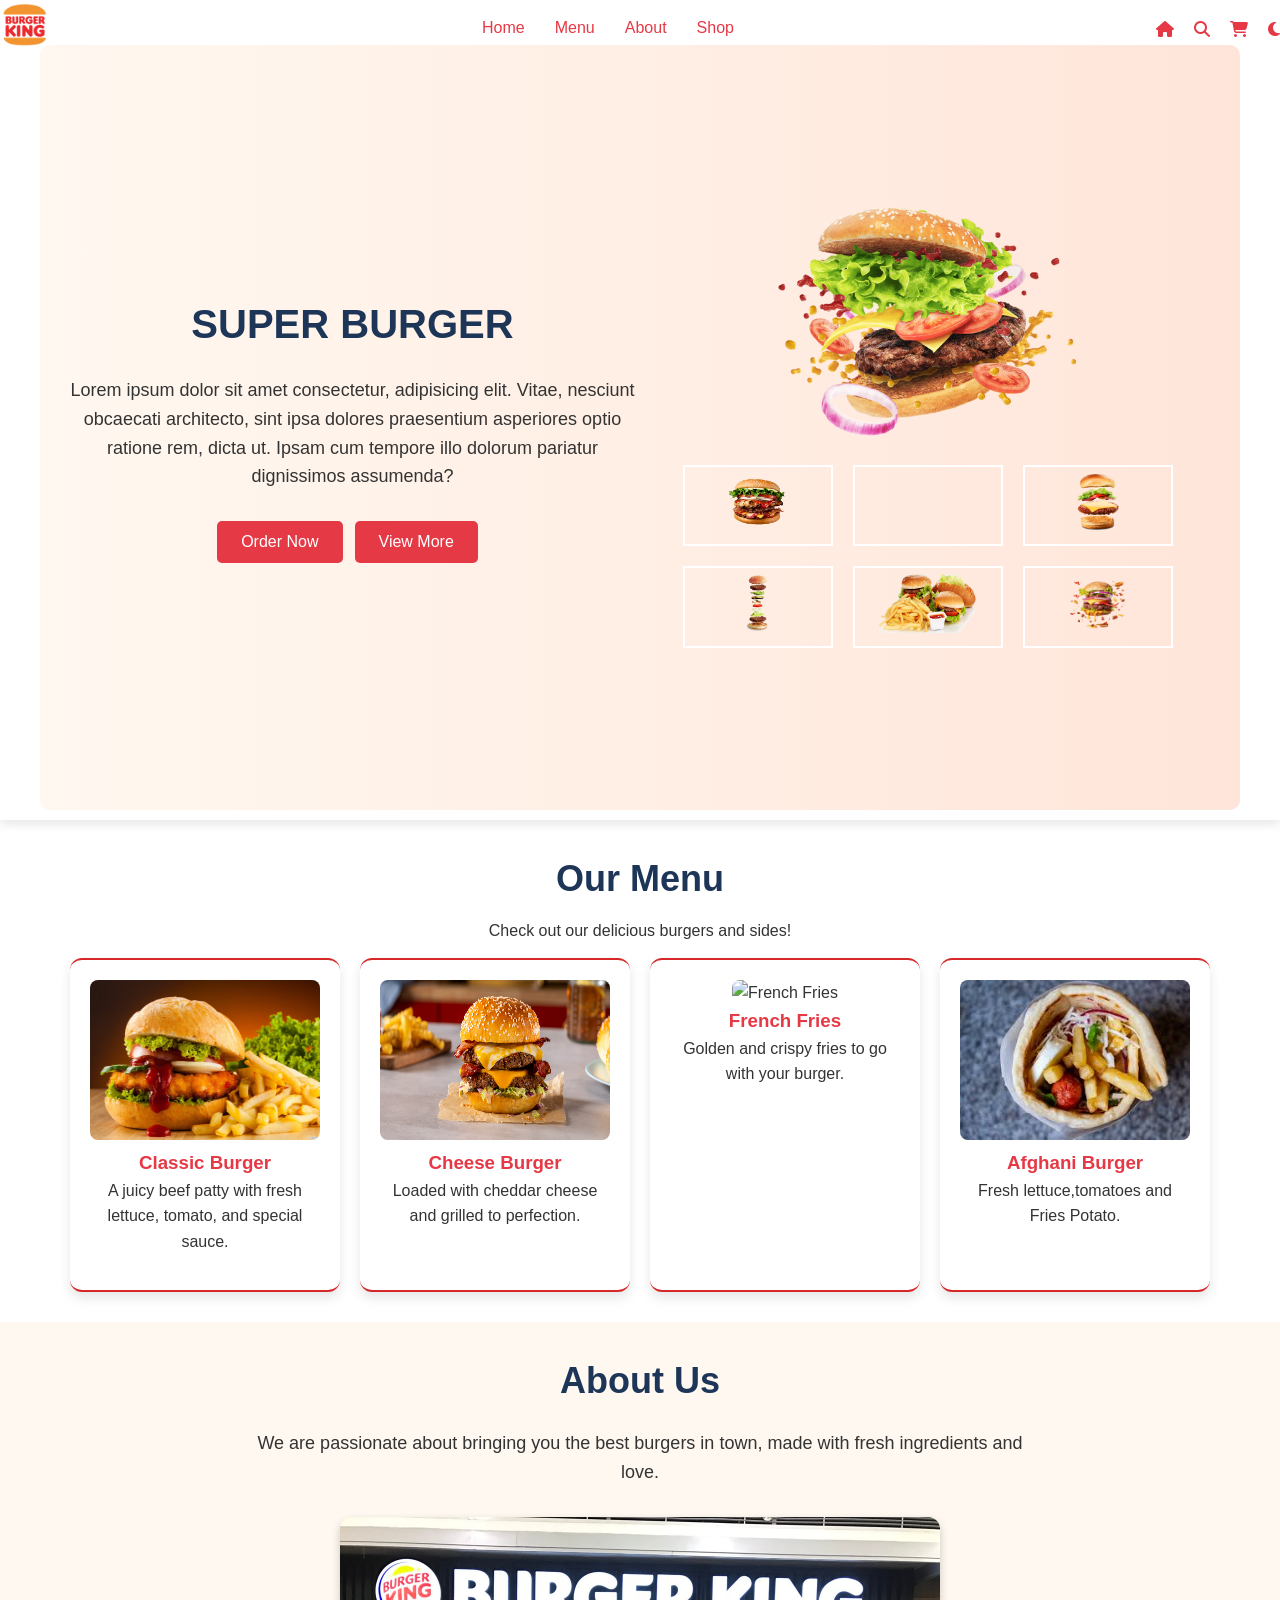
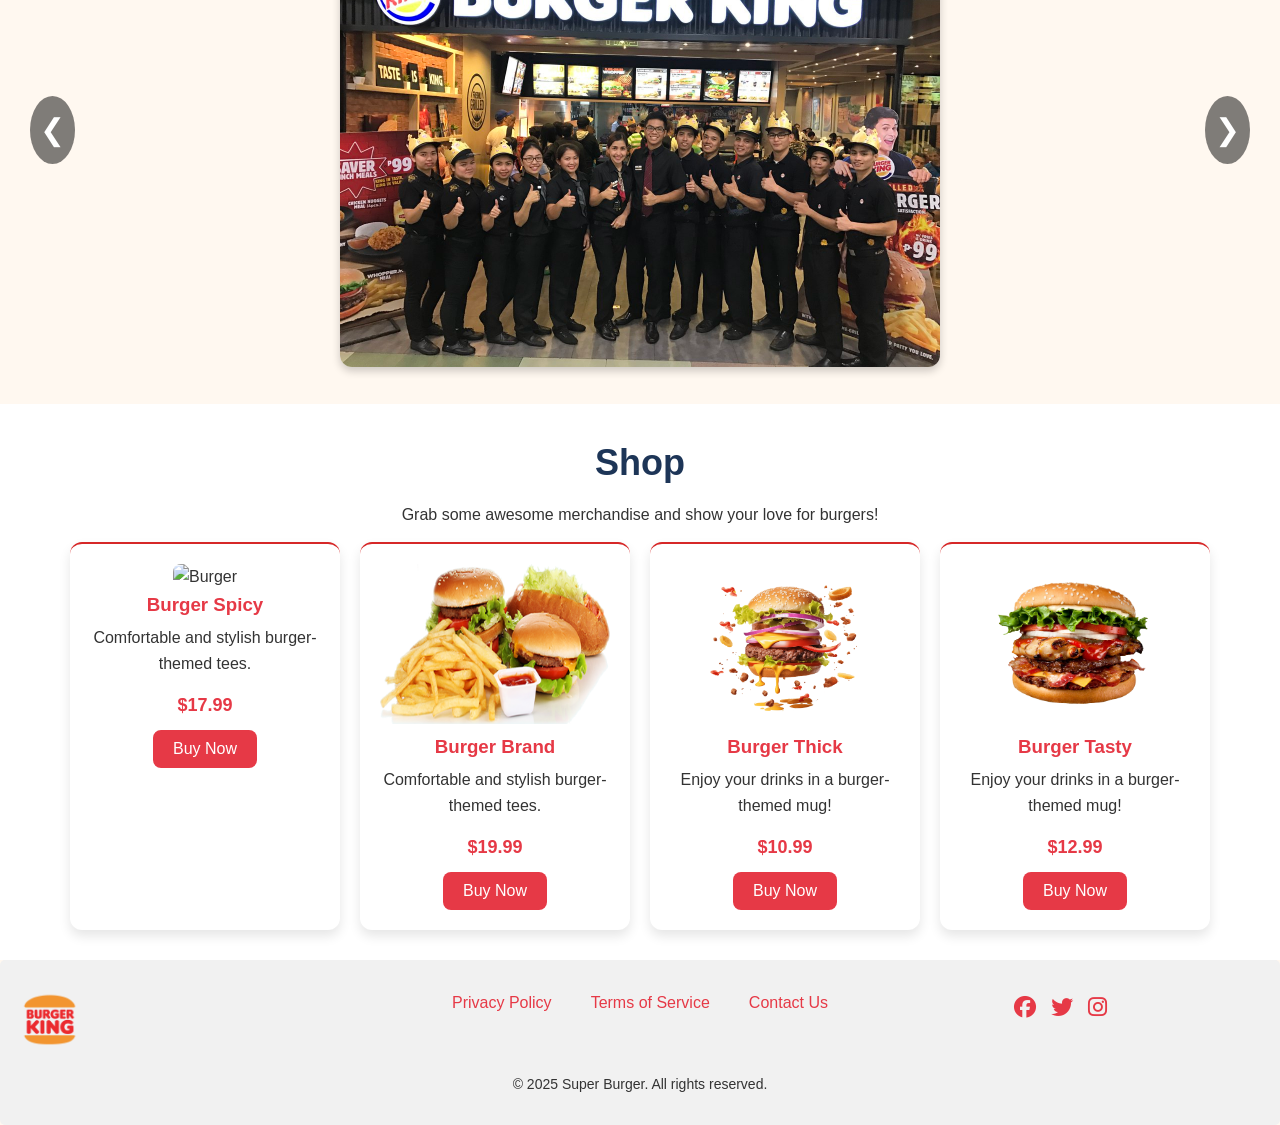
==== index.html @ 7958e80a "initial commit" ====
<!DOCTYPE html>
<html lang="en">
  <head>
    <meta charset="UTF-8" />
    <meta name="viewport" content="width=device-width, initial-scale=1.0" />
    <title>Burger-Website</title>
    <link rel="stylesheet" href="styles.css" />
    <!-- Font Awesome CDN Link -->
    <link
      rel="stylesheet"
      href="https://cdnjs.cloudflare.com/ajax/libs/font-awesome/6.5.0/css/all.min.css"
    />
    <!--Google Font Link-->
    <link href="https://fonts.googleapis.com/css2?family=Poppins:wght@400;600;700&display=swap" rel="stylesheet">
  </head>
  <body>
    <header class="header">
     <nav class="container-fluid">
    <div class="logo">
      <a href="#">
        <img src="images/right side/logo.png" alt="burger-img-logo" />
      </a>
    </div>
<div class="nav-content">
    <div class="nav-links">
      <ul>
        <li><a href="#Home">Home</a></li>
        <li><a href="#Menu">Menu</a></li>
        <li><a href="#About">About</a></li>
        <li><a href="#Shop">Shop</a></li>
      </ul>
    </div>

    <div class="nav-icons">
      <ul>
        <li><i class="fas fa-home"></i></li>
        <li><i class="fas fa-search"></i></li>
        <li><i class="fas fa-shopping-cart"></i></li>
        <li id="darkModeToggle"><i class="fas fa-moon"></i></li>
      </ul>
    </div>
    <button class="menu-toggle" id="menuToggleBtn">
      <i class="fas fa-bars"></i>
    </button>
  </div> 
</nav>
      <div class="hero" id="home">
        <div class="hero-right">
          <h1>SUPER BURGER</h1>
          <p>
            Lorem ipsum dolor sit amet consectetur, adipisicing elit. Vitae,
            nesciunt obcaecati architecto, sint ipsa dolores praesentium
            asperiores optio ratione rem, dicta ut. Ipsam cum tempore illo
            dolorum pariatur dignissimos assumenda?
          </p>
          <div class="hero-btn">
           <button class="btn">Order Now</button>
          <button class="btn">View More</button>
        </div>
        </div>

        <div class="left-hero">
           <div class="hero-image">
          <img src="images/right side/buger2.png" alt="burger-image" />

          <div class="footer-hero">
        <div class="box">
          <img src="images/right side/pngwing.com (12).png" alt=""/>
        </div>
        <div class="box">
           <img src="images/right side/pngwing.com (13).png" alt=""/>
        </div>
        <div class="box">
           <img src="images/right side/pngwing.com (14).png" alt=""/>
        </div>
        <div class="box">
           <img src="images/right side/pngwing.com (15).png" alt=""/>
        </div>
        <div class="box">
           <img src="images/right side/pngwing.com (16).png" alt=""/>
        </div>
        <div class="box">
           <img src="images/right side/Flying Burger PNG Image - 2084x2084.png" alt=""/>
        </div>
      </div>
    </div>
    </header>
    <main>
  <!-- Menu Section -->
  <section class="menu" id="Menu">
    <h2>Our Menu</h2>
    <p>Check out our delicious burgers and sides!</p>
    <div class="menu-items">
      <div class="item">
        <img src="images/right side/Classic Burger.jpg" alt="Classic Burger">
        <h3>Classic Burger</h3>
        <p>A juicy beef patty with fresh lettuce, tomato, and special sauce.</p>
      </div>
      <div class="item">
        <img src="images/right side/cheese-burger-2.jpg" alt="Cheese Burger">
        <h3>Cheese Burger</h3>
        <p>Loaded with cheddar cheese and grilled to perfection.</p>
      </div>
      <div class="item">
        <img src="images/right side/french-fries.jpg" alt="French Fries">
        <h3>French Fries</h3>
        <p>Golden and crispy fries to go with your burger.</p>
      </div>

      <div class="item">
        <img src="images/right side/afghani burger.jpg" alt="Afghani Burger">
        <h3>Afghani Burger</h3>
        <p>Fresh lettuce,tomatoes and Fries Potato.</p>
      </div>
    </div>
  </section>

  <!-- About Section -->
  <section class="about" id="About">
  <h2>About Us</h2>
  <p>We are passionate about bringing you the best burgers in town, made with fresh ingredients and love.</p>
<div class="slider">
    <img src="images/right side/team-2.jpg" alt="Displayed Image">
    <div class="overlay">
      Meet Our team!
    </div> 
    <div class="navigation">
        <span class="prev">&#10094;</span> 
        <span class="next">&#10095;</span> 
    </div>
</div>

<div class="slides" style="display: none;">
    <img src="images/right side/team-2.jpg" alt="Our Team" data-info="Meet our amazing team!">
    <img src="images/right side/team.jpg" alt="Burger Prep" data-info="Fresh ingredients, expertly crafted.">
    <img src="images/right side/interior-1.webp" alt="Restaurant Interior" data-info="Cozy and welcoming dining space.">
</div>
</section>

  <!-- Shop Section -->
 <section class="shop" id="Shop">
  <h2>Shop</h2>
  <p>Grab some awesome merchandise and show your love for burgers!</p>
  <div class="shop-items">
    <div class="item">
      <img src="images/right side/pngwing.com (13).png" alt="Burger">
      <h3>Burger Spicy</h3>
      <p>Comfortable and stylish burger-themed tees.</p>
      <span class="price">$17.99</span>
      <button class="buy-btn">Buy Now</button>
    </div>

    <div class="item">
      <img src="images/right side/pngwing.com (16).png" alt="Burger">
      <h3>Burger Brand</h3>
      <p>Comfortable and stylish burger-themed tees.</p>
      <span class="price">$19.99</span>
      <button class="buy-btn">Buy Now</button>
    </div>
    <div class="item">
      <img src="images/right side/Flying Burger PNG Image - 2084x2084.png" alt="Burger">
      <h3>Burger Thick</h3>
      <p>Enjoy your drinks in a burger-themed mug!</p>
      <span class="price">$10.99</span>
      <button class="buy-btn">Buy Now</button>
    </div>
    <div class="item">
      <img src="images/right side/pngwing.com (12).png" alt="Burger Mug">
      <h3>Burger Tasty</h3>
      <p>Enjoy your drinks in a burger-themed mug!</p>
      <span class="price">$12.99</span>
      <button class="buy-btn">Buy Now</button>
    </div>
  </div>
</section>
</main>
<footer class="footer">
  <div class="footer-content">
    <div class="footer-logo">
      <img src="images/right side/logo.png" alt="Burger Logo" />
    </div>
    <div class="footer-links">
      <ul>
        <li><a href="#">Privacy Policy</a></li>
        <li><a href="#">Terms of Service</a></li>
        <li><a href="#">Contact Us</a></li>
      </ul>
    </div>
    <div class="footer-social">
      <ul>
        <li><a href="#"><i class="fab fa-facebook"></i></a></li>
        <li><a href="#"><i class="fab fa-twitter"></i></a></li>
        <li><a href="#"><i class="fab fa-instagram"></i></a></li>
      </ul>
    </div>
  </div>
   <div class="footer-bottom">
      <p>&copy; 2025 Super Burger. All rights reserved.</p>
    </div>
</footer>

<script src="main.js"></script>
  </body>
</html>
---- styles.css ----
:root {
  --h1-color: #1d3557;
  --text-color: #333;
  --background-color: #fff8f0;
  --background-color2: #fff;
  --hover-color: #e63946;
  --btn-hover: #d62828;
  --nav-links-ul: rgba(243, 18, 37, 0.5);
  --hero-bg: linear-gradient(to right, #fff8f0, #ffe5d9);
  --white: white;
  --black: black;
  --footer-hero-bg: #f1f1f1;
}

/* Dark mode variables */
.dark-mode {
  --h1-color: #f1f1f1;
  --text-color: #ddd;
  --background-color: #121212;
  --background-color2: #1e1e1e;
  --hover-color: #ed6b1a;
  --nav-links-ul: rgba(243, 93, 18, 0.628);
  --btn-hover: #f28639;
  --hero-bg: linear-gradient(to right, #121212, #232323);
  --footer-hero-bg: #1e1e1e;
}
/* Reset some default browser styles */
* {
  margin: 0;
  padding: 0;
  box-sizing: border-box;
}
html {
    scroll-behavior: smooth;
}

body {
  font-family: 'Segoe UI', Tahoma, Geneva, Verdana, sans-serif;
  line-height: 1.6;
  background-color: var(--background-color);
  color: var(--text-color);
}
/* Header and Navbar */
.header {
  position: relative;
  background-color: var(--background-color2);
  padding: 10px 40px;
  text-align: center;
  box-shadow: 0 4px 10px rgba(0, 0, 0, 0.1);
}

nav.container-fluid {
  position: fixed;
  top: 0;
  left:0;
  width: 100%;
  z-index: 1000;
  display: flex;
  justify-content: center;
}
.menu-toggle {
  display: none;
  background: none;
  border: none;
  font-size: 24px;
  cursor: pointer;
  margin-left: auto;
}
.dark-mode .menu-toggle {
  color: white;
}
/* Logo */
.logo {
  display: flex;
  align-items: center;
}

.logo img {
  height: 50px;
  margin-right: 10px;
}
/* Nav Links */
.nav-content{
  width: 100%;
  display: flex;
  justify-content: space-between;
  align-items: center;
}
.nav-content .nav-links{
  margin: 0 auto;
}
.nav-links ul,
.nav-icons ul {
  width: 100%;
  margin: 0;
  list-style: none;
  display: flex;
  flex-direction:row;
  align-items: center;
  gap: 20px;
  padding: 0;
}

nav.container-fluid.nav-active .nav-links,
nav.container-fluid.nav-active .nav-icons {
  display: flex;
}
.nav-links a {
  display: flex;
  align-items: center;;
  justify-content: center;
  text-align: center;
  text-decoration: none;
  color: var(--hover-color);
  font-weight: 500;
  padding: 5px;
  border-bottom: 2px solid transparent;
  border-radius: 5px;
  transition: color 0.3s ease-in-out;
}
.nav-links a:hover {
  color: var(--hover-color);
  border-bottom: 2px solid var(--btn-hover);
  padding: 5px;
  border-radius: 5px;
  background-color: white;
  transition: all 0.3s ease;
}

/* Nav Icons */
.nav-icons li {
  display: flex;
  align-items: center;
  gap: 5px;
  color: var(--hover-color);
  cursor: pointer;
  transition: color 0.3s ease;
}

nav.nav-active .nav-links,
nav.nav-active .nav-icons {
  display: flex;
  flex-direction: column;
}

/* Hero Section */
.hero {
  display: grid;
  grid-template-columns: 1fr 1fr;
  align-items: center;
  gap: 10px;
  padding: 30px;
  margin-top: 35px;
  background: var(--hero-bg);
  border-radius: 10px;
  height: 85vh;
}

.hero-right {
  max-width: 100%;
  display: block;
}

.left-hero {
  display: flex;
  flex-direction: column;
  align-items: center;
  gap: 20px;
}

.hero-right h1 {
  font-size: 40px;
  color: var(--h1-color);
  margin-bottom: 20px;
}

.hero-right p {
  font-size: 18px;
  margin-bottom: 30px;
}

.hero-btn{
  display: flex;
  justify-content: center;
  gap: 2px;
}
.btn {
  background-color: var(--hover-color);
  color: var(--white);
  border: none;
  padding: 12px 24px;
  margin-right: 10px;
  font-size: 16px;
  border-radius: 5px;
  cursor: pointer;
  transition: background-color 0.3s ease;
}

.btn:hover {
  background-color: var(--btn-hover);
}
.hero-image img {
  max-width: 100%;
  height: 250px;
}

/* Footer Hero Icons */
.footer-hero {
  display: flex;
  justify-content: center;
  flex-wrap: wrap;
  gap: 20px;
  padding: 15px 20px;
}

.footer-hero img {
  height: 60px;
  transition: transform 0.3s ease;
}

.footer-hero img:hover {
  transform: scale(1.1);
}
.box{
    border: 2px solid white;
    width: 150px;
    padding: 5px;
    
}
/* Smooth fade-in on load */
.hero-right,
.hero-image {
  opacity: 0;
  transform: translateY(30px);
  animation: fadeInUp 1s forwards;
}
.hero-image {
  animation-delay: 0.3s;
}

@keyframes fadeInUp {
  to {
    opacity: 1;
    transform: translateY(0);
  }
}

/* Smooth logo scale on hover */
.logo img {
  transition: transform 0.3s ease;
}

.logo img:hover {
  transform: scale(1.1);
}

/* Button hover smooth effect */
.btn {
  transition: background-color 0.3s ease, transform 0.2s ease;
}

.btn:hover {
  transform: scale(1.05);
}

/* ---------- Responsive Styles ---------- */
@media (max-width: 768px) {
  .header{
   background-color: var(--background-color2);
    margin: 0;
  }
  .nav-content {
  display: flex;
  justify-content: space-around;
  align-items: center;
  width: 100%;
}

.nav-links {
  flex-grow: 1;
}

.nav-icons {
  width: 100%;
  flex-grow: 1; 
  display: flex;
  justify-content: center; 
}

.nav-icons ul {
  display: flex;
  flex-direction: row;
  align-items: center;
  justify-content: center; 
  width: 100%;
}

.nav-links ul {
  display: none;
  flex-direction: column;
  flex-wrap: wrap;
  position: absolute;
  top: 55px;
  right: 0;
  background-color: var(--nav-links-ul);
  border-radius: 5px;
  padding:10px;
}

.nav-links ul a {
  color: var(--white);
}

nav.container-fluid.nav-active .nav-links ul,
nav.container-fluid.nav-active .nav-icons ul {
  display: flex;
}
.menu-toggle{
  display: block;
}

.hero {
  display: block;
    grid-template-columns: 1fr;
    text-align: center;
    padding-top: 30px;
    height: auto;
  }
.hero-right{
  max-width: 100%;
  display: block;
}
  .hero-image img {
    max-width: 70%;
    height: auto;
  }

  .hero-right h1 {
    margin-top: 0;
    font-size: 30px;
  }

  .hero-btn{
    flex-wrap: nowrap;
    margin-bottom: 20px;
  }
  .btn {
    width: 50%;
  }

  .footer-hero {
  display: grid;
  grid-template-columns: repeat(2, 1fr);
  gap: 20px; 
  align-items: center;
  justify-content: center;
}
.footer-hero img {
  max-width: 100%;
  height: 100px;
  gap: 5px;
}
.box{
    width: 150px;
    padding: 5px;
}

}
/* Menu Section */
.menu {
  padding: 30px;
  background-color: var(--background-color2);
  text-align: center;
  overflow-y: hidden;
}
.item:hover{
color:rgb(230, 57, 70, .5)
}
.menu h2 {
  font-size: 36px;
  color: var(--h1-color);
  margin-bottom: 10px;
}

.menu p{
  margin-bottom: 15px;
}
.menu-items {
  display: flex;
  justify-content: center;
  flex-wrap: wrap;
  gap: 20px;
}

.menu .item {
  background-color: var(--white);
  padding: 20px;
  border-radius: 12px;
  box-shadow: 0 6px 12px rgba(0, 0, 0, 0.1);
  max-width: 270px;
  border-bottom: 2px solid var(--btn-hover) ;
   border-top: 2px solid var(--btn-hover) ;
  transition: transform 0.3s ease-in-out;
}

.dark-mode .item{
  background-color: #232323;
  color:white;
 
}

.menu .item:hover {
  transform: scale(1.05);
}

.menu img {
  max-width: 100%;
  height: 160px;
  border-radius: 8px;
}

.menu h3 {
  color: var(--hover-color);
}

/* About Section */
.about {
  padding: 30px;
  background-color: var(--background-color);
  text-align: center;
}

.about h2 {
  font-size: 36px;
  color: var(--h1-color);
  margin-bottom: 20px;
}

.about p {
  font-size: 18px;
  max-width: 800px;
  margin: 0 auto;
  line-height: 1.6;
}

.about img {
  max-width: 100%;
  height: 50vh;
  border-radius: 12px;
  margin-top: 30px;
  box-shadow: 0 4px 8px rgba(0, 0, 0, 0.2);
}
.slider {
    position: relative;
     text-align: center;
}
/* Overlay styling */
.overlay {
    position: absolute;
    bottom: 60px;
    left: 50%;
    transform: translateX(-50%);
    background-color: rgba(0, 0, 0, 0.7);
    color: white;
    padding: 50px; 
    width: 30%; 
    border-radius: 8px;
    font-size: 18px;
    display: none; 
    text-align: center;
}

.navigation {
    position: absolute;
    top: 50%;
    width: 100%;
    display: flex;
    justify-content: space-between;
    transform: translateY(-50%);
}

.prev, .next {
    cursor: pointer;
    font-size: 30px; 
    color: white;
    padding: 10px;
    background-color: rgba(0, 0, 0, 0.5); 
    border-radius: 50%;
    user-select: none; 
}

/* Shop Section */
.shop {
  padding: 30px;
  background-color: var(--background-color2);
  text-align: center;
}

.shop h2 {
  font-size: 36px;
  color: var(--h1-color);
  margin-bottom: 10px;
}

.shop p{
  margin-bottom: 15px;
}

.shop-items {
  display: flex;
  justify-content: center;
  flex-wrap: wrap;
  gap: 20px;
}

.shop .item {
  background-color: var(--white);
  padding: 20px;
  border-top: 2px solid var(--btn-hover);
  border-radius: 12px;
  box-shadow: 0 6px 12px rgba(0, 0, 0, 0.1);
  max-width: 270px;
  text-align: center;
  transition: transform 0.3s ease-in-out;
}
.dark-mode .item{
   background-color: #232323;
}
.shop .item:hover {
  transform: scale(1.05);
}

.shop img {
  max-width: 100%;
  height: 160px;
  border-radius: 8px;
}

.shop h3 {
  color: var(--hover-color);
  margin-bottom: 5px;
}

.price {
  display: block;
  font-size: 18px;
  font-weight: bold;
  color: var(--hover-color);
  margin-bottom: 10px;
}

.buy-btn {
  background-color: var(--hover-color);
  color: var(--white);
  border: none;
  padding: 10px 20px;
  font-size: 16px;
  border-radius: 8px;
  cursor: pointer;
  transition: background-color 0.3s ease-in-out;
}

.buy-btn:hover {
  background-color: var(--btn-hover);
}


/*Footer*/
.footer {
  padding: 30px 20px;
  margin: 0 auto;
  border-radius: 5px;
  background-color: var(--footer-hero-bg);
}
.dark-mode footer{
  background-color: #232323;
}
.footer-content {
  display: grid;
  grid-template-columns: 1fr 1fr 1fr;
  gap: 20px;
  margin-bottom: 0;
}

.footer-logo img {
  max-width: 60px;
}

.footer-links ul {
  list-style: none;
  padding: 0;
  display: flex;
  justify-content: space-around;
  flex-direction: row;
  gap: 15px;
}

.footer-links a {
  color: var(--hover-color);
  text-decoration: none;
  font-size: 16px;
  font-weight: 500;
  transition: color 0.3s ease-in-out;
}

.footer-links a:hover {
  color: var(--btn-hover);
}

.footer-social ul {
  list-style: none;
  display: flex;
  justify-content: center;
  gap: 15px;
}

.footer-social a {
  color: var(--hover-color);
  font-size: 22px;
  transition: transform 0.3s ease-in-out;
}

.footer-social a:hover {
  transform: scale(1.2);
}

.footer-bottom p {
  margin-top: 15px;
  font-size: 14px;
  font-weight: 500;
  text-align: center;
}

/* Responsive Design */
@media (max-width: 768px) {
  .menu-items,
  .shop-items {
    display: grid;
    grid-template-columns: repeat(2, 1fr);
  }
  
  .about img {
    max-width: 100%;
  }
  .overlay {
        padding: 10px;
        width: 70%;
      }

  .footer-links ul,
  .footer-social ul {
    flex-direction: column;
    gap: 10px;
  }
  .footer-content {
    text-align: center;
  }
}
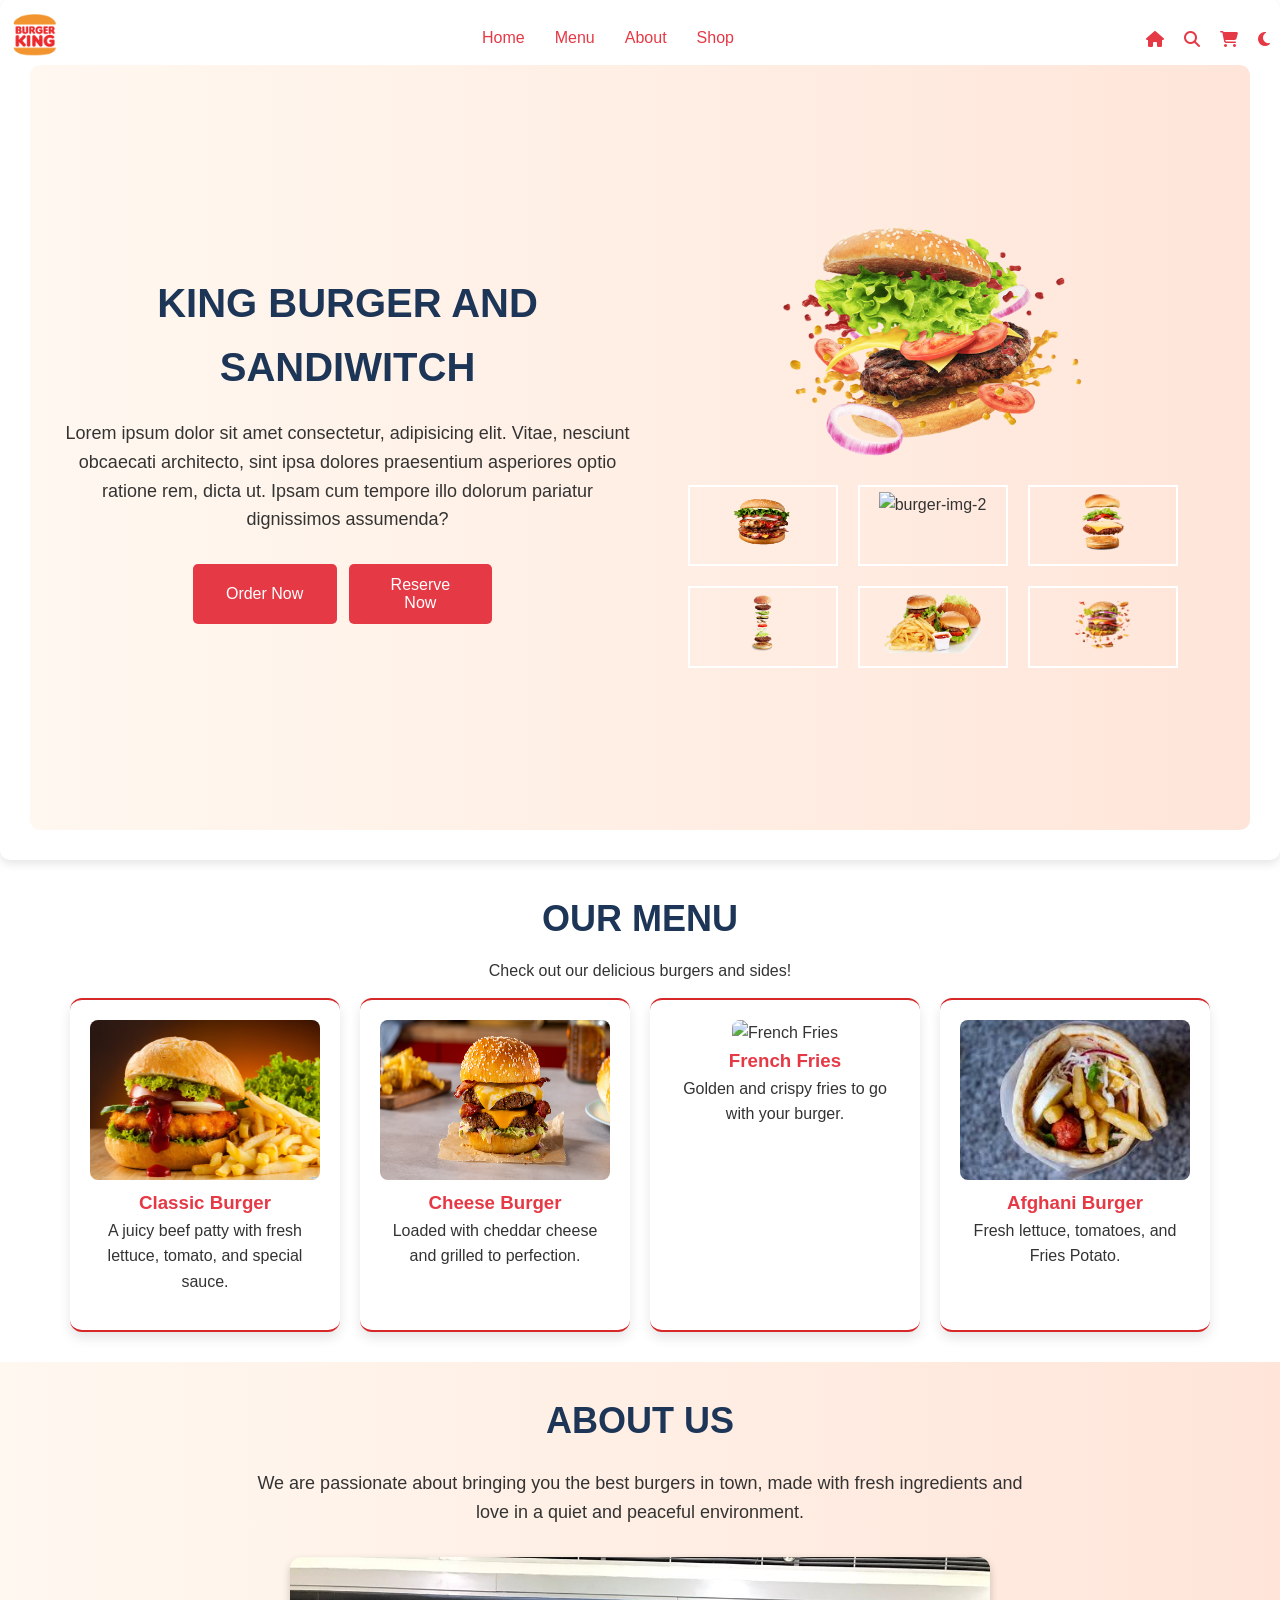
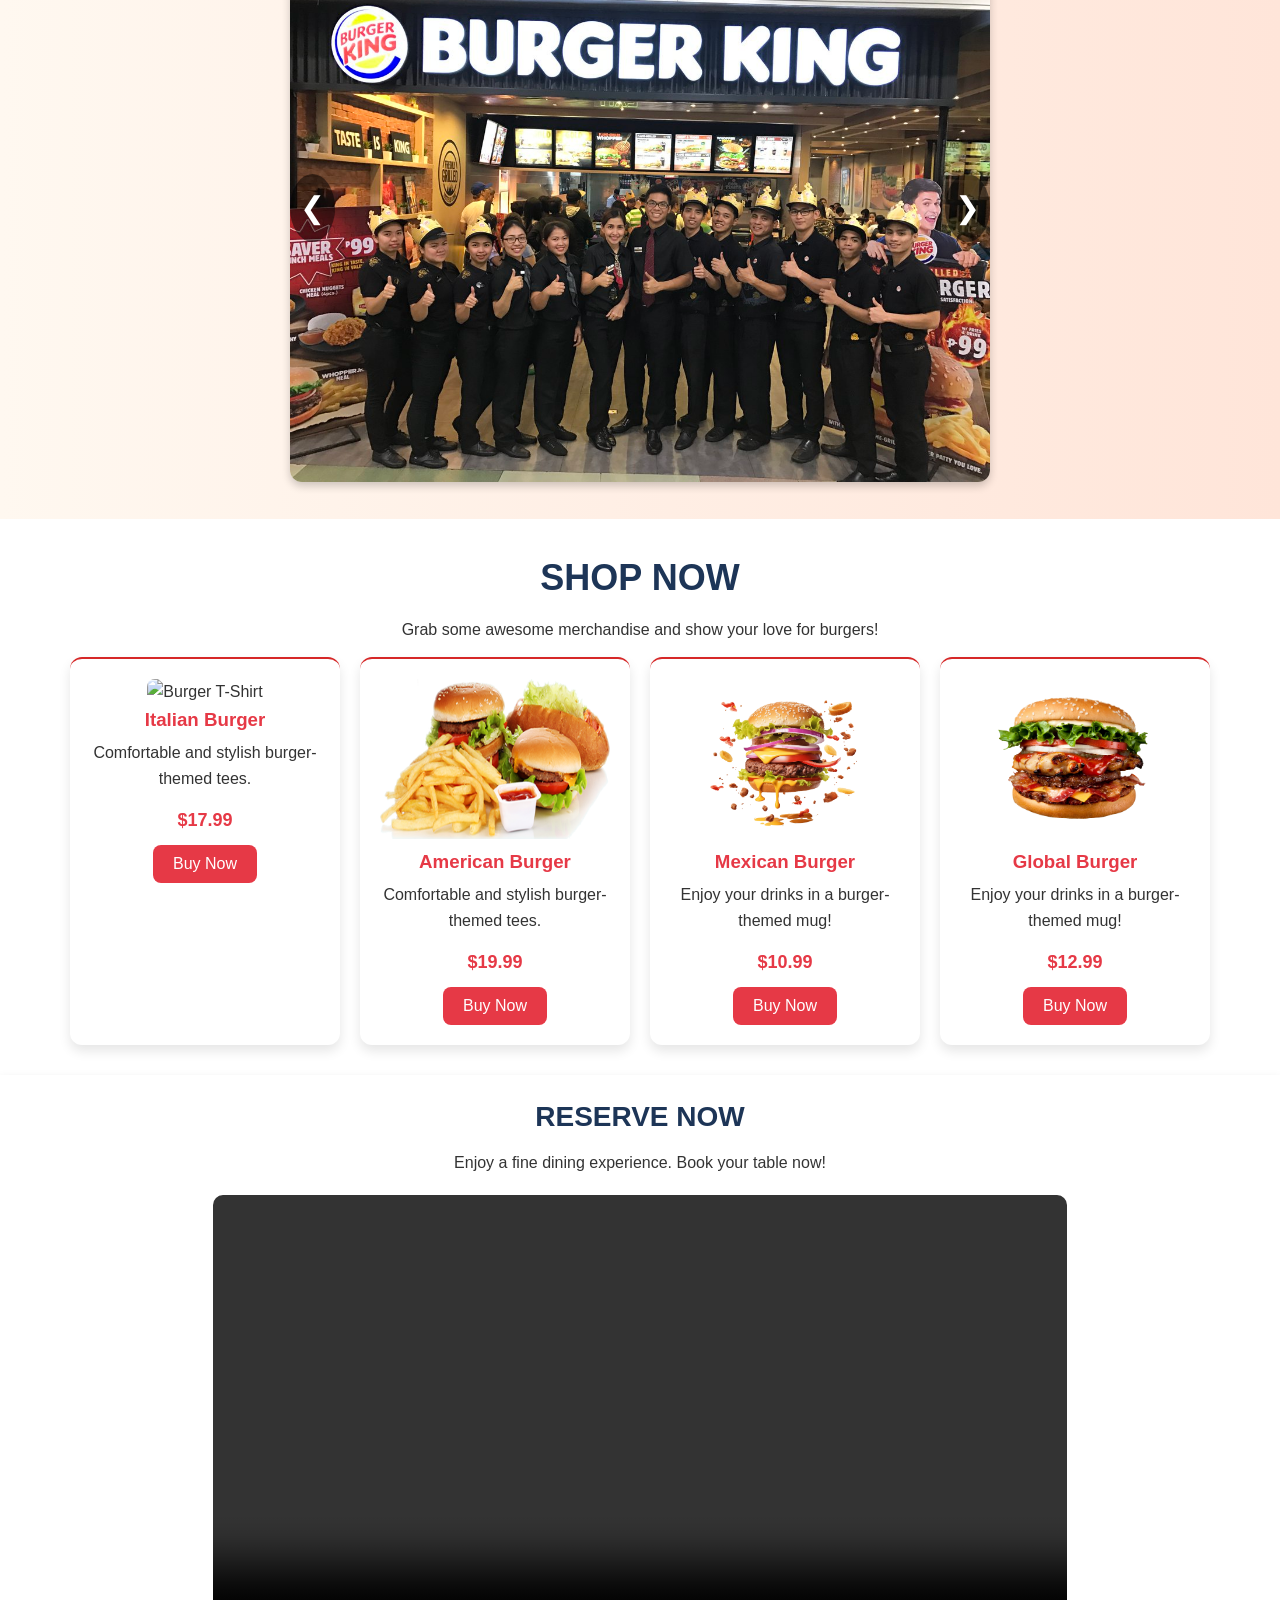
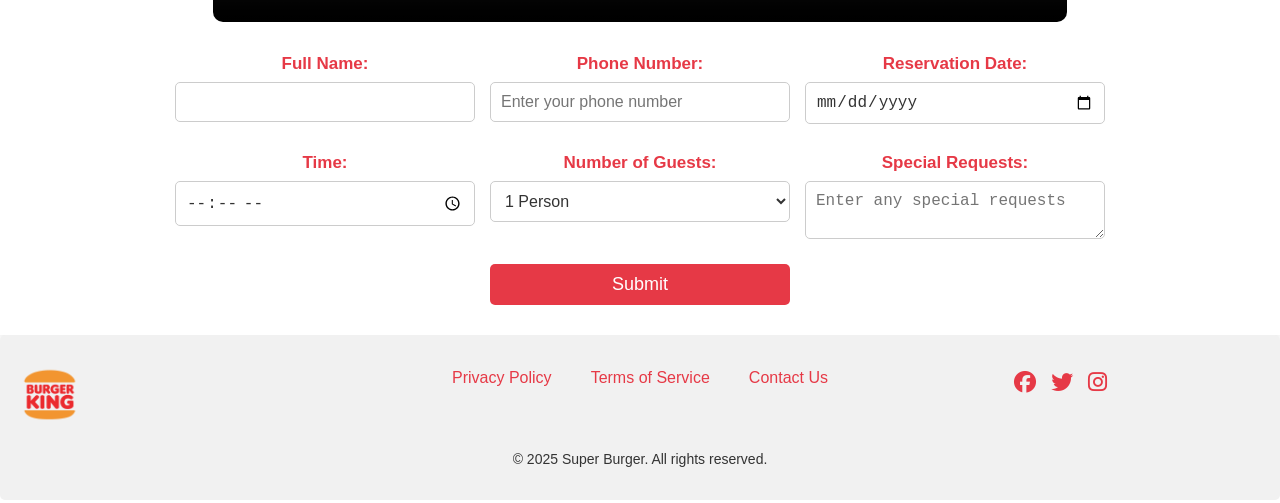
==== commit c675b127: "Update index.html" ====
--- a/index.html
+++ b/index.html
@@ -21,7 +21,7 @@
         <img src="images/right side/logo.png" alt="burger-img-logo" />
       </a>
     </div>
-<div class="nav-content">
+    <div class="nav-content">
     <div class="nav-links">
       <ul>
         <li><a href="#Home">Home</a></li>
@@ -44,9 +44,9 @@
     </button>
   </div> 
 </nav>
-      <div class="hero" id="home">
+      <div class="hero" id="Home">
         <div class="hero-right">
-          <h1>SUPER BURGER</h1>
+          <h1>KING BURGER AND SANDIWITCH</h1>
           <p>
             Lorem ipsum dolor sit amet consectetur, adipisicing elit. Vitae,
             nesciunt obcaecati architecto, sint ipsa dolores praesentium
@@ -55,32 +55,39 @@
           </p>
           <div class="hero-btn">
            <button class="btn">Order Now</button>
-          <button class="btn">View More</button>
+          <button class="btn">Reserve Now</button>
         </div>
         </div>
 
         <div class="left-hero">
            <div class="hero-image">
-          <img src="images/right side/buger2.png" alt="burger-image" />
+          <img src="images/right side/buger2.png" 
+          loading="lazy"
+          alt="burger-image" />
 
           <div class="footer-hero">
         <div class="box">
-          <img src="images/right side/pngwing.com (12).png" alt=""/>
-        </div>
-        <div class="box">
-           <img src="images/right side/pngwing.com (13).png" alt=""/>
-        </div>
-        <div class="box">
-           <img src="images/right side/pngwing.com (14).png" alt=""/>
-        </div>
-        <div class="box">
-           <img src="images/right side/pngwing.com (15).png" alt=""/>
-        </div>
-        <div class="box">
-           <img src="images/right side/pngwing.com (16).png" alt=""/>
-        </div>
-        <div class="box">
-           <img src="images/right side/Flying Burger PNG Image - 2084x2084.png" alt=""/>
+          <img src="images/right side/pngwing.com (12).png" loading="lazy" alt="burger-img"/>
+        </div>
+        <div class="box">
+           <img src="images/right side/pngwing.com (13).png" loading="lazy" alt="burger-img-2"/>
+        </div>
+        <div class="box">
+           <img src="images/right side/pngwing.com (14).png"
+           loading="lazy" alt="birger-img-3"/>
+        </div>
+        <div class="box">
+           <img src="images/right side/pngwing.com (15).png" loading="lazy"
+            alt="burger-img-4"/>
+        </div>
+        <div class="box">
+           <img src="images/right side/pngwing.com (16).png"
+           loading="lazy" alt="burger-img-5"/>
+        </div>
+        <div class="box">
+           <img src="images/right side/Flying Burger PNG Image - 2084x2084.png" 
+           loading="lazy"
+           alt="burger-img-6"/>
         </div>
       </div>
     </div>
@@ -88,91 +95,159 @@
     <main>
   <!-- Menu Section -->
   <section class="menu" id="Menu">
-    <h2>Our Menu</h2>
+    <h2>OUR MENU</h2>
     <p>Check out our delicious burgers and sides!</p>
     <div class="menu-items">
-      <div class="item">
+    <div class="item">
+        <div class="item-overlay"></div> <!-- Overlay inside each item -->
         <img src="images/right side/Classic Burger.jpg" alt="Classic Burger">
         <h3>Classic Burger</h3>
         <p>A juicy beef patty with fresh lettuce, tomato, and special sauce.</p>
-      </div>
-      <div class="item">
+    </div>
+    <div class="item">
+        <div class="item-overlay"></div>
         <img src="images/right side/cheese-burger-2.jpg" alt="Cheese Burger">
         <h3>Cheese Burger</h3>
         <p>Loaded with cheddar cheese and grilled to perfection.</p>
-      </div>
-      <div class="item">
+    </div>
+    <div class="item">
+        <div class="item-overlay"></div>
         <img src="images/right side/french-fries.jpg" alt="French Fries">
         <h3>French Fries</h3>
         <p>Golden and crispy fries to go with your burger.</p>
-      </div>
-
-      <div class="item">
+    </div>
+    <div class="item">
+        <div class="item-overlay"></div>
         <img src="images/right side/afghani burger.jpg" alt="Afghani Burger">
         <h3>Afghani Burger</h3>
-        <p>Fresh lettuce,tomatoes and Fries Potato.</p>
-      </div>
-    </div>
-  </section>
-
-  <!-- About Section -->
-  <section class="about" id="About">
-  <h2>About Us</h2>
-  <p>We are passionate about bringing you the best burgers in town, made with fresh ingredients and love.</p>
-<div class="slider">
-    <img src="images/right side/team-2.jpg" alt="Displayed Image">
-    <div class="overlay">
+        <p>Fresh lettuce, tomatoes, and Fries Potato.</p>
+    </div>
+</div>
+</section>
+
+<!-- About Section -->
+<section class="about" id="About">
+  <h2>ABOUT US</h2>
+  <p>We are passionate about bringing you the best burgers in town, made with fresh ingredients and love in a quiet and peaceful environment.</p>
+  
+  <div class="slider">
+    <div class="slides">
+        <img id="mainImage" src="images/right side/team-2.jpg" alt="Displayed Image">
+    </div>
+    <div class="overlay" id="overlay">
       Meet Our team!
     </div> 
     <div class="navigation">
         <span class="prev">&#10094;</span> 
         <span class="next">&#10095;</span> 
     </div>
-</div>
-
-<div class="slides" style="display: none;">
-    <img src="images/right side/team-2.jpg" alt="Our Team" data-info="Meet our amazing team!">
-    <img src="images/right side/team.jpg" alt="Burger Prep" data-info="Fresh ingredients, expertly crafted.">
+  </div>
+  
+  <div class="slides-container" style="display: none;">
+    <img src="images/right side/interior-2.webp" alt="Our Team" data-info="Meet our amazing team!">
+    <img src="images/right side/image.jpg" alt="Burger Prep" data-info="Fresh ingredients, expertly crafted.">
     <img src="images/right side/interior-1.webp" alt="Restaurant Interior" data-info="Cozy and welcoming dining space.">
-</div>
+  </div>
 </section>
 
+  
   <!-- Shop Section -->
  <section class="shop" id="Shop">
-  <h2>Shop</h2>
+  <h2>SHOP NOW</h2>
   <p>Grab some awesome merchandise and show your love for burgers!</p>
   <div class="shop-items">
     <div class="item">
-      <img src="images/right side/pngwing.com (13).png" alt="Burger">
-      <h3>Burger Spicy</h3>
+       <div class="item-overlay"></div>
+      <img src="images/right side/pngwing.com (13).png" alt="Burger T-Shirt">
+      <h3>Italian Burger</h3>
       <p>Comfortable and stylish burger-themed tees.</p>
       <span class="price">$17.99</span>
       <button class="buy-btn">Buy Now</button>
     </div>
 
     <div class="item">
-      <img src="images/right side/pngwing.com (16).png" alt="Burger">
-      <h3>Burger Brand</h3>
+       <div class="item-overlay"></div>
+      <img src="images/right side/pngwing.com (16).png" alt="Burger T-Shirt">
+      <h3>American Burger</h3>
       <p>Comfortable and stylish burger-themed tees.</p>
       <span class="price">$19.99</span>
       <button class="buy-btn">Buy Now</button>
     </div>
     <div class="item">
-      <img src="images/right side/Flying Burger PNG Image - 2084x2084.png" alt="Burger">
-      <h3>Burger Thick</h3>
+       <div class="item-overlay"></div>
+      <img src="images/right side/Flying Burger PNG Image - 2084x2084.png" alt="Burger Mug">
+      <h3>Mexican Burger</h3>
       <p>Enjoy your drinks in a burger-themed mug!</p>
       <span class="price">$10.99</span>
       <button class="buy-btn">Buy Now</button>
     </div>
     <div class="item">
+       <div class="item-overlay"></div>
       <img src="images/right side/pngwing.com (12).png" alt="Burger Mug">
-      <h3>Burger Tasty</h3>
+      <h3>Global Burger</h3>
       <p>Enjoy your drinks in a burger-themed mug!</p>
       <span class="price">$12.99</span>
       <button class="buy-btn">Buy Now</button>
     </div>
   </div>
 </section>
+
+<section class="reservation">
+      <div class="reservation-content">
+        <h2>RESERVE NOW</h2>
+        <p>Enjoy a fine dining experience. Book your table now!</p>
+
+        <!-- Video Section -->
+      <div class="video-container">
+        <video autoplay loop controls>
+          <source src="images/burger-videos/Burger-2.MP4" />
+          Your browser does not support the video tag.
+        </video>
+      </div>
+
+        <!-- Reservation Form -->
+        <form class="reservation-form">
+    <div class="form-group">
+        <label for="name">Full Name:</label>
+        <input type="text" id="name" name="name" required />
+    </div>
+
+    <div class="form-group">
+    <label for="phone">Phone Number:</label>
+    <input type="tel" id="phone" name="phone" placeholder="Enter your phone number" required />
+    </div>
+
+    <div class="form-group">
+        <label for="date">Reservation Date:</label>
+        <input type="date" id="date" name="date" required />
+    </div>
+
+    <div class="form-group">
+        <label for="time">Time:</label>
+        <input type="time" id="time" name="time" required />
+    </div>
+
+    <div class="form-group">
+        <label for="guests">Number of Guests:</label>
+        <select id="guests" name="guests">
+            <option value="1">1 Person</option>
+            <option value="2">2 People</option>
+            <option value="3">3 People</option>
+            <option value="4">4 People</option>
+            <option value="5+">5+ People</option>
+        </select>
+            </div>
+
+        <div class="form-group">
+    <label for="requests">Special Requests:</label>
+    <textarea id="requests" name="requests" placeholder="Enter any special requests"></textarea>
+</div>
+
+    <div class="form-group button-container">
+        <button type="submit">Submit</button>
+    </div>
+</form>
+
 </main>
 <footer class="footer">
   <div class="footer-content">
--- a/styles.css
+++ b/styles.css
@@ -15,7 +15,7 @@
 /* Dark mode variables */
 .dark-mode {
   --h1-color: #f1f1f1;
-  --text-color: #ddd;
+  --text-color: #ccc;
   --background-color: #121212;
   --background-color2: #1e1e1e;
   --hover-color: #ed6b1a;
@@ -23,6 +23,7 @@
   --btn-hover: #f28639;
   --hero-bg: linear-gradient(to right, #121212, #232323);
   --footer-hero-bg: #1e1e1e;
+  --input-bg: #383636;
 }
 /* Reset some default browser styles */
 * {
@@ -37,14 +38,19 @@
 body {
   font-family: 'Segoe UI', Tahoma, Geneva, Verdana, sans-serif;
   line-height: 1.6;
-  background-color: var(--background-color);
   color: var(--text-color);
 }
 /* Header and Navbar */
 .header {
+  display: flex;
+  flex-wrap: wrap;
+  align-items: center;
+  justify-content: center;
   position: relative;
-  background-color: var(--background-color2);
-  padding: 10px 40px;
+  gap: 20px;
+  padding: 30px;
+  height:auto;
+  border-radius: 10px;
   text-align: center;
   box-shadow: 0 4px 10px rgba(0, 0, 0, 0.1);
 }
@@ -53,6 +59,7 @@
   position: fixed;
   top: 0;
   left:0;
+  padding: 10px;
   width: 100%;
   z-index: 1000;
   display: flex;
@@ -60,14 +67,13 @@
 }
 .menu-toggle {
   display: none;
-  background: none;
   border: none;
-  font-size: 24px;
   cursor: pointer;
   margin-left: auto;
 }
 .dark-mode .menu-toggle {
   color: white;
+  background-color: var(--hover-color);
 }
 /* Logo */
 .logo {
@@ -169,6 +175,7 @@
 }
 
 .hero-right h1 {
+  font-family:'Poppins', sans-serif;
   font-size: 40px;
   color: var(--h1-color);
   margin-bottom: 20px;
@@ -188,6 +195,7 @@
   background-color: var(--hover-color);
   color: var(--white);
   border: none;
+  width: 25%;
   padding: 12px 24px;
   margin-right: 10px;
   font-size: 16px;
@@ -263,109 +271,6 @@
   transform: scale(1.05);
 }
 
-/* ---------- Responsive Styles ---------- */
-@media (max-width: 768px) {
-  .header{
-   background-color: var(--background-color2);
-    margin: 0;
-  }
-  .nav-content {
-  display: flex;
-  justify-content: space-around;
-  align-items: center;
-  width: 100%;
-}
-
-.nav-links {
-  flex-grow: 1;
-}
-
-.nav-icons {
-  width: 100%;
-  flex-grow: 1; 
-  display: flex;
-  justify-content: center; 
-}
-
-.nav-icons ul {
-  display: flex;
-  flex-direction: row;
-  align-items: center;
-  justify-content: center; 
-  width: 100%;
-}
-
-.nav-links ul {
-  display: none;
-  flex-direction: column;
-  flex-wrap: wrap;
-  position: absolute;
-  top: 55px;
-  right: 0;
-  background-color: var(--nav-links-ul);
-  border-radius: 5px;
-  padding:10px;
-}
-
-.nav-links ul a {
-  color: var(--white);
-}
-
-nav.container-fluid.nav-active .nav-links ul,
-nav.container-fluid.nav-active .nav-icons ul {
-  display: flex;
-}
-.menu-toggle{
-  display: block;
-}
-
-.hero {
-  display: block;
-    grid-template-columns: 1fr;
-    text-align: center;
-    padding-top: 30px;
-    height: auto;
-  }
-.hero-right{
-  max-width: 100%;
-  display: block;
-}
-  .hero-image img {
-    max-width: 70%;
-    height: auto;
-  }
-
-  .hero-right h1 {
-    margin-top: 0;
-    font-size: 30px;
-  }
-
-  .hero-btn{
-    flex-wrap: nowrap;
-    margin-bottom: 20px;
-  }
-  .btn {
-    width: 50%;
-  }
-
-  .footer-hero {
-  display: grid;
-  grid-template-columns: repeat(2, 1fr);
-  gap: 20px; 
-  align-items: center;
-  justify-content: center;
-}
-.footer-hero img {
-  max-width: 100%;
-  height: 100px;
-  gap: 5px;
-}
-.box{
-    width: 150px;
-    padding: 5px;
-}
-
-}
 /* Menu Section */
 .menu {
   padding: 30px;
@@ -391,8 +296,25 @@
   flex-wrap: wrap;
   gap: 20px;
 }
+.item{
+  position: relative;
+}
+.item-overlay{
+  position: absolute;
+  top:0;
+  left:0;
+  width: 100%;
+  background-color: rgba(0, 0, 0, 0.5);
+  z-index: 1;
+   transition: opacity 0.3s ease-in-out;
+  opacity: 1;
+}
+.item:hover .menu-items-overlay {
+  opacity: 0; 
+}
 
 .menu .item {
+  position: relative;
   background-color: var(--white);
   padding: 20px;
   border-radius: 12px;
@@ -406,13 +328,24 @@
 .dark-mode .item{
   background-color: #232323;
   color:white;
- 
-}
-
+}
+.dark-mode .item-overlay {
+    position: absolute;
+    top: 0;
+    left: 0;
+    width: 100%;
+    height: 100%; 
+    background-color: rgba(0, 0, 0, 0.3); 
+    border-radius: 12px;
+    transition: opacity 0.3s ease-in-out;
+    opacity: 1;
+}
+.item:hover .item-overlay {
+    opacity: 0;
+}
 .menu .item:hover {
   transform: scale(1.05);
 }
-
 .menu img {
   max-width: 100%;
   height: 160px;
@@ -426,7 +359,7 @@
 /* About Section */
 .about {
   padding: 30px;
-  background-color: var(--background-color);
+  background: var(--hero-bg);
   text-align: center;
 }
 
@@ -443,50 +376,56 @@
   line-height: 1.6;
 }
 
-.about img {
-  max-width: 100%;
-  height: 50vh;
+.slider {
+  margin: 0 auto;
+  max-width: 700px;
+  position: relative;
+  text-align: center;
+}
+
+/* Main Image Styling */
+#mainImage {
+  width: 100%;
   border-radius: 12px;
   margin-top: 30px;
   box-shadow: 0 4px 8px rgba(0, 0, 0, 0.2);
-}
-.slider {
-    position: relative;
-     text-align: center;
-}
-/* Overlay styling */
+  transition: opacity 0.5s ease-in-out;
+}
+
+/* Overlay Styling */
 .overlay {
-    position: absolute;
-    bottom: 60px;
-    left: 50%;
-    transform: translateX(-50%);
-    background-color: rgba(0, 0, 0, 0.7);
-    color: white;
-    padding: 50px; 
-    width: 30%; 
-    border-radius: 8px;
-    font-size: 18px;
-    display: none; 
-    text-align: center;
-}
-
+  position: absolute;
+  top: 50%;
+  left: 50%;
+  transform: translate(-50%, -50%);
+  background-color: rgba(0, 0, 0, 0.7);
+  width: 80%;
+  color: white;
+  padding: 20px;
+  border-radius: 8px;
+  font-size: 18px;
+  display: none;
+  text-align: center;
+}
+
+/* Navigation Controls */
 .navigation {
-    position: absolute;
-    top: 50%;
-    width: 100%;
-    display: flex;
-    justify-content: space-between;
-    transform: translateY(-50%);
+  position: absolute;
+  top: 50%;
+  width: 100%;
+  display: flex;
+  justify-content: space-between;
+  transform: translateY(-50%);
 }
 
 .prev, .next {
-    cursor: pointer;
-    font-size: 30px; 
-    color: white;
-    padding: 10px;
-    background-color: rgba(0, 0, 0, 0.5); 
-    border-radius: 50%;
-    user-select: none; 
+  cursor: pointer;
+  font-size: 30px;
+  color: white;
+  padding: 10px;
+  background-color: rgba(0, 0, 0, 0.5);
+  border-radius: 50%;
+  user-select: none;
 }
 
 /* Shop Section */
@@ -524,7 +463,7 @@
   transition: transform 0.3s ease-in-out;
 }
 .dark-mode .item{
-   background-color: #232323;
+   background-color: rgb(35, 35, 35);
 }
 .shop .item:hover {
   transform: scale(1.05);
@@ -564,6 +503,91 @@
   background-color: var(--btn-hover);
 }
 
+/*Reservaion*/
+.reservation {
+    max-width: 100%;
+    padding-bottom: 20px;
+    text-align: center;
+    justify-content: center;
+    padding: 20px 30px;
+    background: var(--background-color2);
+    box-shadow: 0px 4px 10px rgba(0, 0, 0, 0.1);
+}
+.dark-mode .reservation{
+  background-color: var(--background-color2);
+}
+.reservation-content h2 {
+    font-size: 28px;
+    margin-bottom: 10px;
+    color: var(--h1-color);
+}
+
+.video-container {
+    width: 100%;
+    margin-bottom: 20px;
+}
+
+.video-container video {
+  margin-top: 20px;
+    width: 70%;
+    border-radius: 10px;
+}
+
+.reservation-form {
+  width: 90%;
+  margin: 0 auto;
+    display: flex;
+    justify-content: center;
+    flex-wrap: wrap;
+    gap: 15px;
+    padding-bottom: 10px;
+}
+.form-group{
+  display: flex;
+  flex-direction: column;
+    min-width: 300px;
+}
+
+label {
+  color: var(--hover-color);
+    font-size: 17px;
+    font-weight: bold;
+    margin-bottom: 5px;
+}
+input, select ,textarea{
+  width: 50%;
+  margin-bottom: 10px;
+    padding: 10px;
+    font-size: 16px;
+    border: 1px solid #ccc;
+    border-radius: 5px;
+    width: 100%;
+    color: var(--text-color);
+}
+#guests, #requests{
+  color: var(--input-bg);
+}
+.dark-mode input, select, textarea{
+  background: var(--input-bg)t;
+  color: var(--white);
+}
+/* Center the button */
+.form-group.button-container {
+    display: flex;
+    justify-content: center; 
+}
+button {
+    background-color: var(--hover-color);
+    color: var(--white);
+    font-size: 18px;
+    padding: 10px;
+    border: none;
+    border-radius: 5px;
+    cursor: pointer;
+}
+button:focus {
+    outline: 2px solid #ff6f6f;
+}
 
 /*Footer*/
 .footer {
@@ -630,28 +654,176 @@
   font-weight: 500;
   text-align: center;
 }
-
-/* Responsive Design */
+/* Responsive Styles */
+@media screen and (min-width: 1024px) {
+    .scrolled-nav .nav-links,
+    .scrolled-nav .nav-icons {
+        display: none;
+    }}
+    
+
 @media (max-width: 768px) {
+  .header {
+    background-color: var(--background-color2);
+  }
+
+  .nav-content {
+    display: flex;
+    justify-content: space-around;
+    align-items: center;
+    width: 100%;
+  }
+
+  .menu-toggle {
+    display: block !important;
+    cursor: pointer;
+    background: none;
+    border: none;
+    color: var(--hover-color);
+  }
+  .menu-toggle {
+    display: block;
+  }
+  .nav-links ul {
+    display: none; 
+  }
+
+  nav.container-fluid.nav-active .nav-links ul {
+    display: flex; 
+    flex-direction: column;
+  }
+    .scrolled-nav .nav-icons {
+        display: none;
+    }
+
+  .nav-links {
+    flex-grow: 1;
+  }
+
+  .nav-icons {
+    width: 100%;
+    flex-grow: 1; 
+    display: flex;
+    justify-content: center; 
+  }
+
+  .nav-icons ul {
+    display: flex;
+    flex-direction: row;
+    align-items: center;
+    justify-content: center; 
+    width: 100%;
+  }
+
+  .nav-links ul {
+    display: none;
+    flex-direction: column;
+    flex-wrap: wrap;
+    position: absolute;
+    top: 55px;
+    right: 0;
+    background-color: var(--nav-links-ul);
+    border-radius: 5px;
+    margin: 0 10px;
+  }
+
+  .nav-links ul a {
+    color: var(--white);
+  }
+
+  nav.container-fluid.nav-active .nav-links ul,
+  nav.container-fluid.nav-active .nav-icons ul {
+    display: flex;
+  }
+  /* Hero Section Fix */
+  .hero {
+    display: flex;  
+    flex-direction: column; 
+    align-items: center;
+    text-align: center;
+    padding-top: 30px;
+    height: auto;
+  }
+
+  .hero-right {
+    max-width: 100%;
+    display: block;
+  }
+
+  .hero-image img {
+    max-width: 70%;
+    height: auto;
+  }
+
+  .hero-right h1 {
+    margin-top: 0;
+    font-size: 30px;
+  }
+
+  .hero-btn {
+    flex-wrap: nowrap;
+    margin-bottom: 20px;
+  }
+
+  .btn {
+    width: 50%;
+  }
+
+  /* Footer Fixes */
+  .footer-hero {
+    display: grid;
+    grid-template-columns: repeat(2, 1fr);
+    gap: 20px; 
+    align-items: center;
+    justify-content: center;
+  }
+
+  .footer-hero img {
+    max-width: 100%;
+    height: 100px;
+  }
+
+  .box {
+    width: 150px;
+    padding: 5px;
+  }
+
   .menu-items,
   .shop-items {
     display: grid;
     grid-template-columns: repeat(2, 1fr);
   }
-  
+
   .about img {
     max-width: 100%;
   }
+
   .overlay {
-        padding: 10px;
-        width: 70%;
-      }
+    padding: 10px;
+    width: 70%;
+  }
+
+  .video-container video {
+    width: 100%;
+  }
+
+  .reservation-form {
+    width: 100%;
+    flex-direction: row;
+    justify-content: space-between;
+  }
+
+  .form-group {
+    width: 48%;
+    flex: 1;
+  }
 
   .footer-links ul,
   .footer-social ul {
     flex-direction: column;
     gap: 10px;
   }
+
   .footer-content {
     text-align: center;
   }
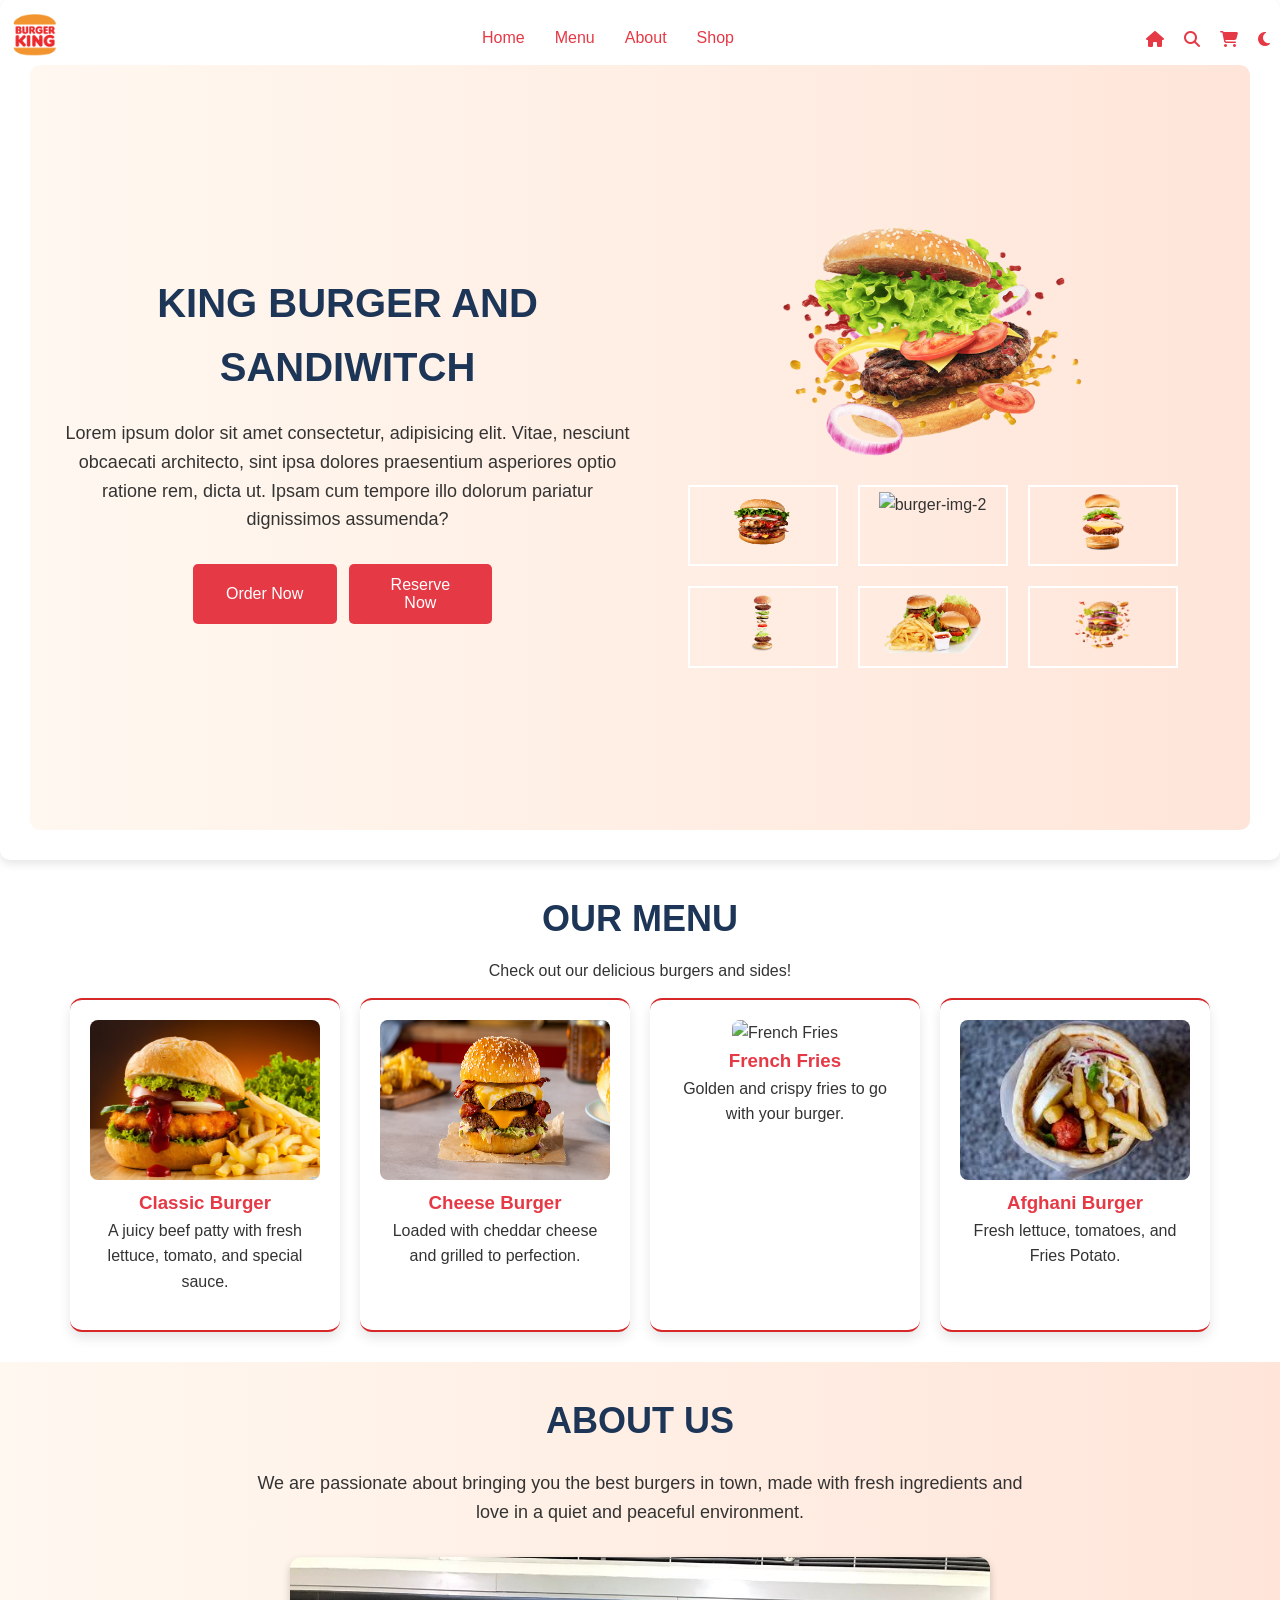
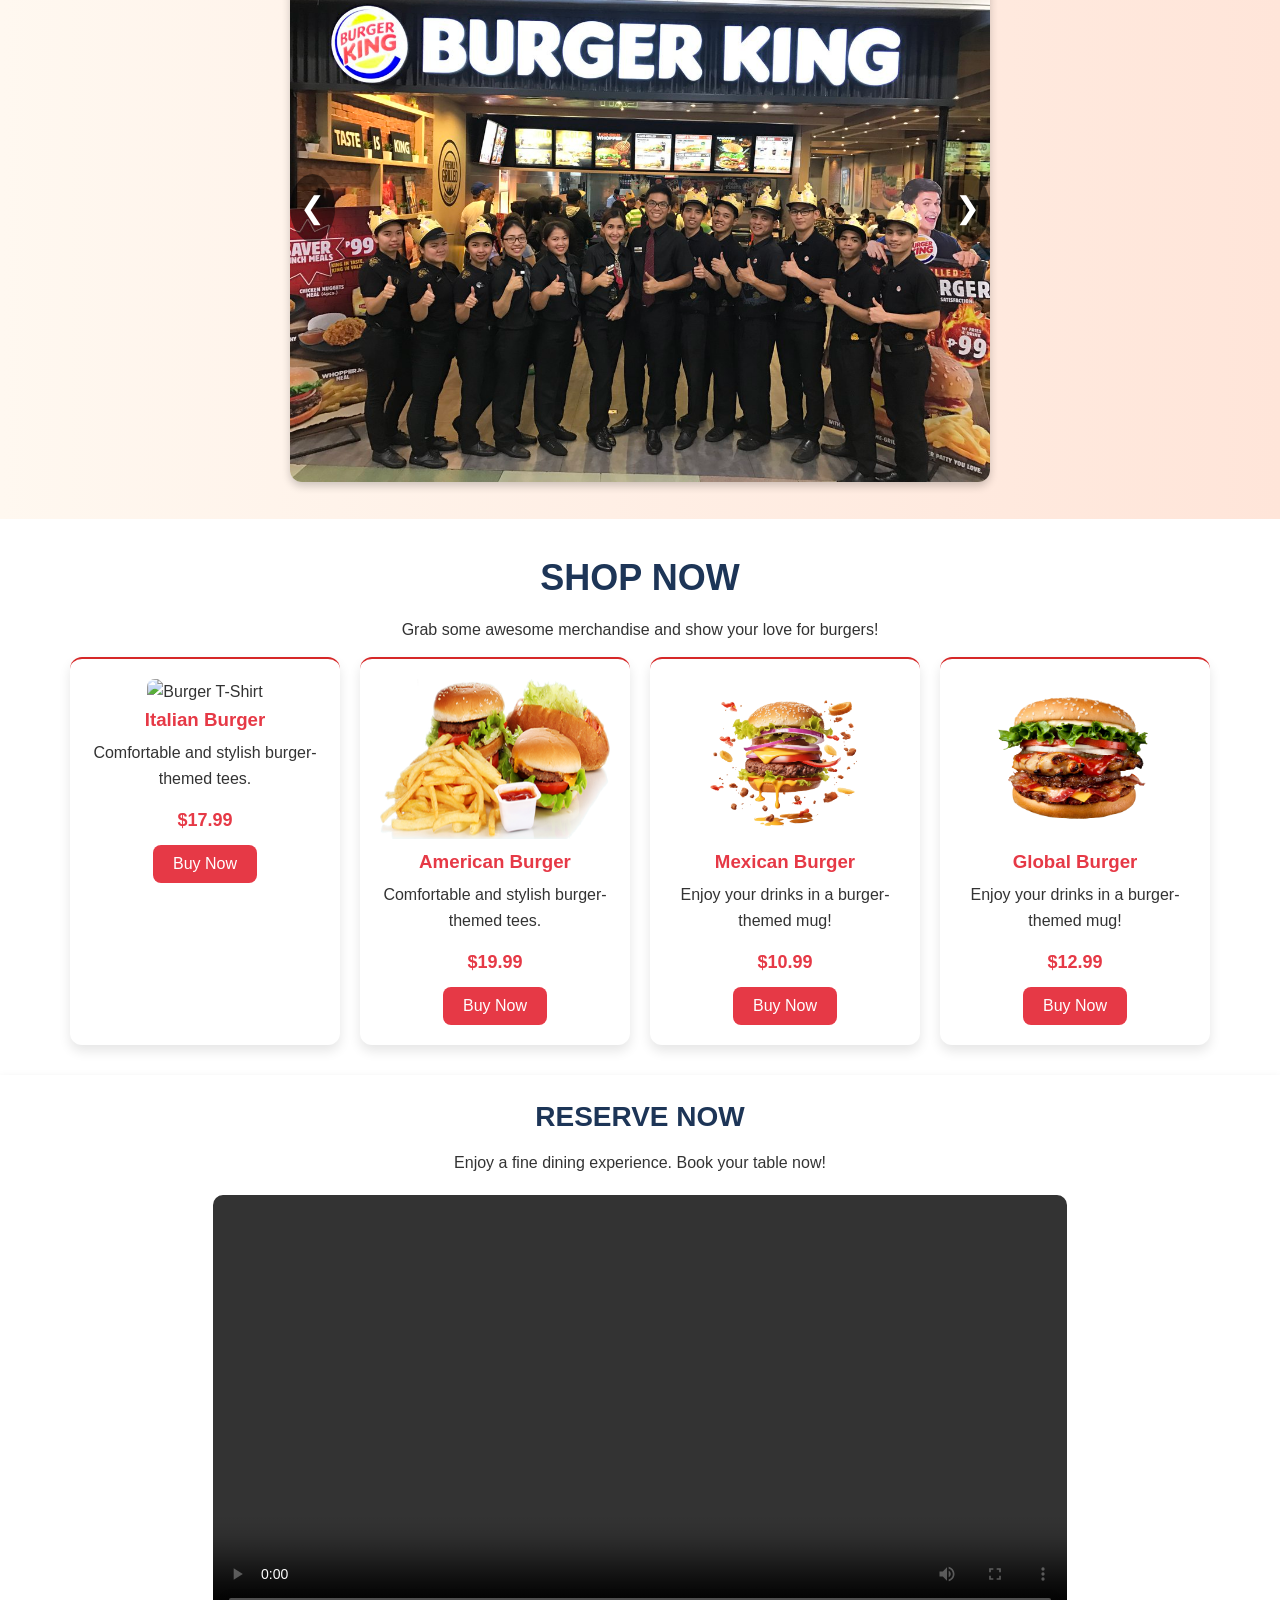
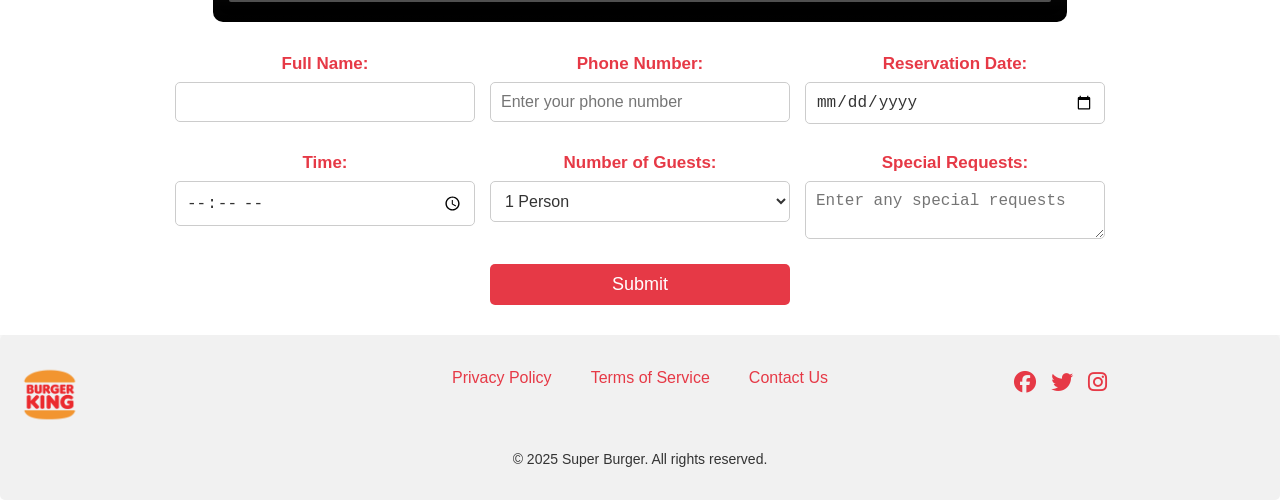
==== commit ceef0735: "Update index.html" ====
--- a/index.html
+++ b/index.html
@@ -62,31 +62,30 @@
         <div class="left-hero">
            <div class="hero-image">
           <img src="images/right side/buger2.png" 
-          loading="lazy"
           alt="burger-image" />
 
           <div class="footer-hero">
         <div class="box">
-          <img src="images/right side/pngwing.com (12).png" loading="lazy" alt="burger-img"/>
-        </div>
-        <div class="box">
-           <img src="images/right side/pngwing.com (13).png" loading="lazy" alt="burger-img-2"/>
+          <img src="images/right side/pngwing.com (12).png" alt="burger-img"/>
+        </div>
+        <div class="box">
+           <img src="images/right side/pngwing.com (13).png"  alt="burger-img-2"/>
         </div>
         <div class="box">
            <img src="images/right side/pngwing.com (14).png"
-           loading="lazy" alt="birger-img-3"/>
-        </div>
-        <div class="box">
-           <img src="images/right side/pngwing.com (15).png" loading="lazy"
+            alt="birger-img-3"/>
+        </div>
+        <div class="box">
+           <img src="images/right side/pngwing.com (15).png" 
             alt="burger-img-4"/>
         </div>
         <div class="box">
            <img src="images/right side/pngwing.com (16).png"
-           loading="lazy" alt="burger-img-5"/>
+            alt="burger-img-5"/>
         </div>
         <div class="box">
            <img src="images/right side/Flying Burger PNG Image - 2084x2084.png" 
-           loading="lazy"
+          
            alt="burger-img-6"/>
         </div>
       </div>
